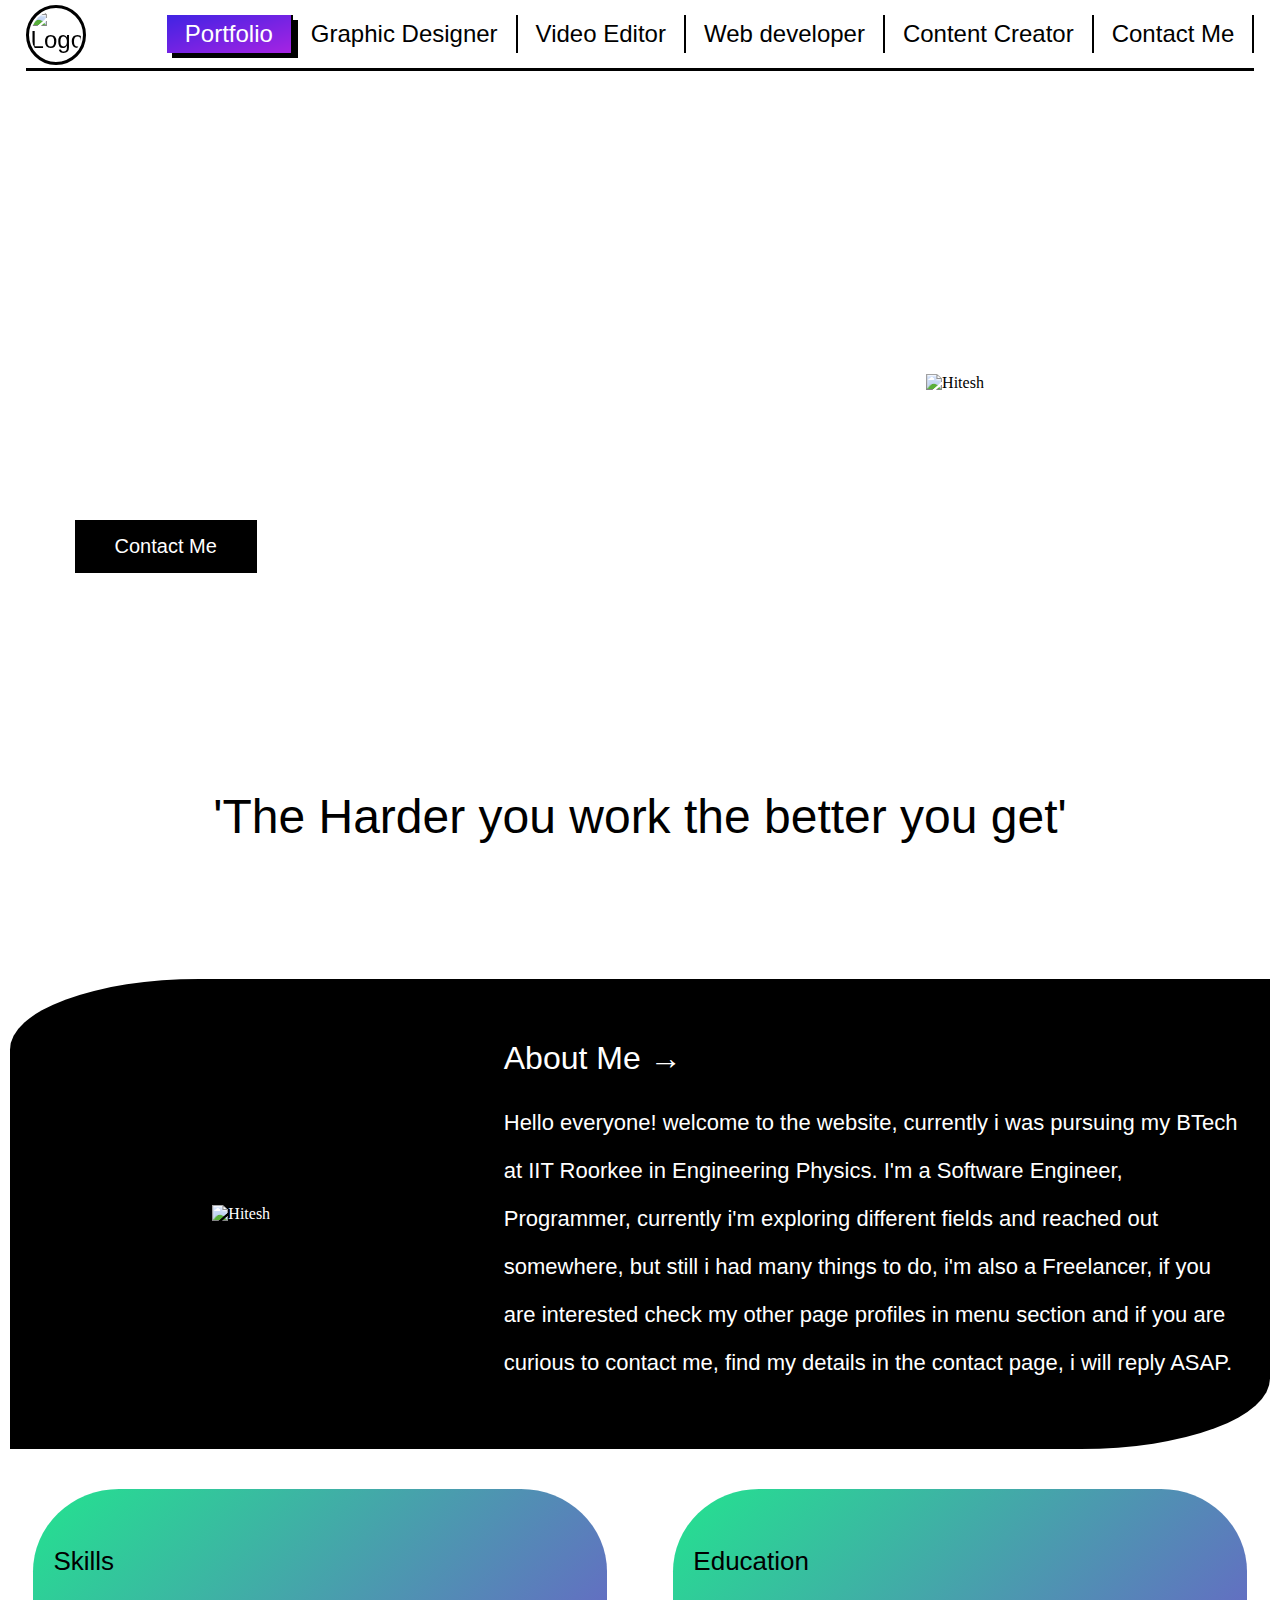
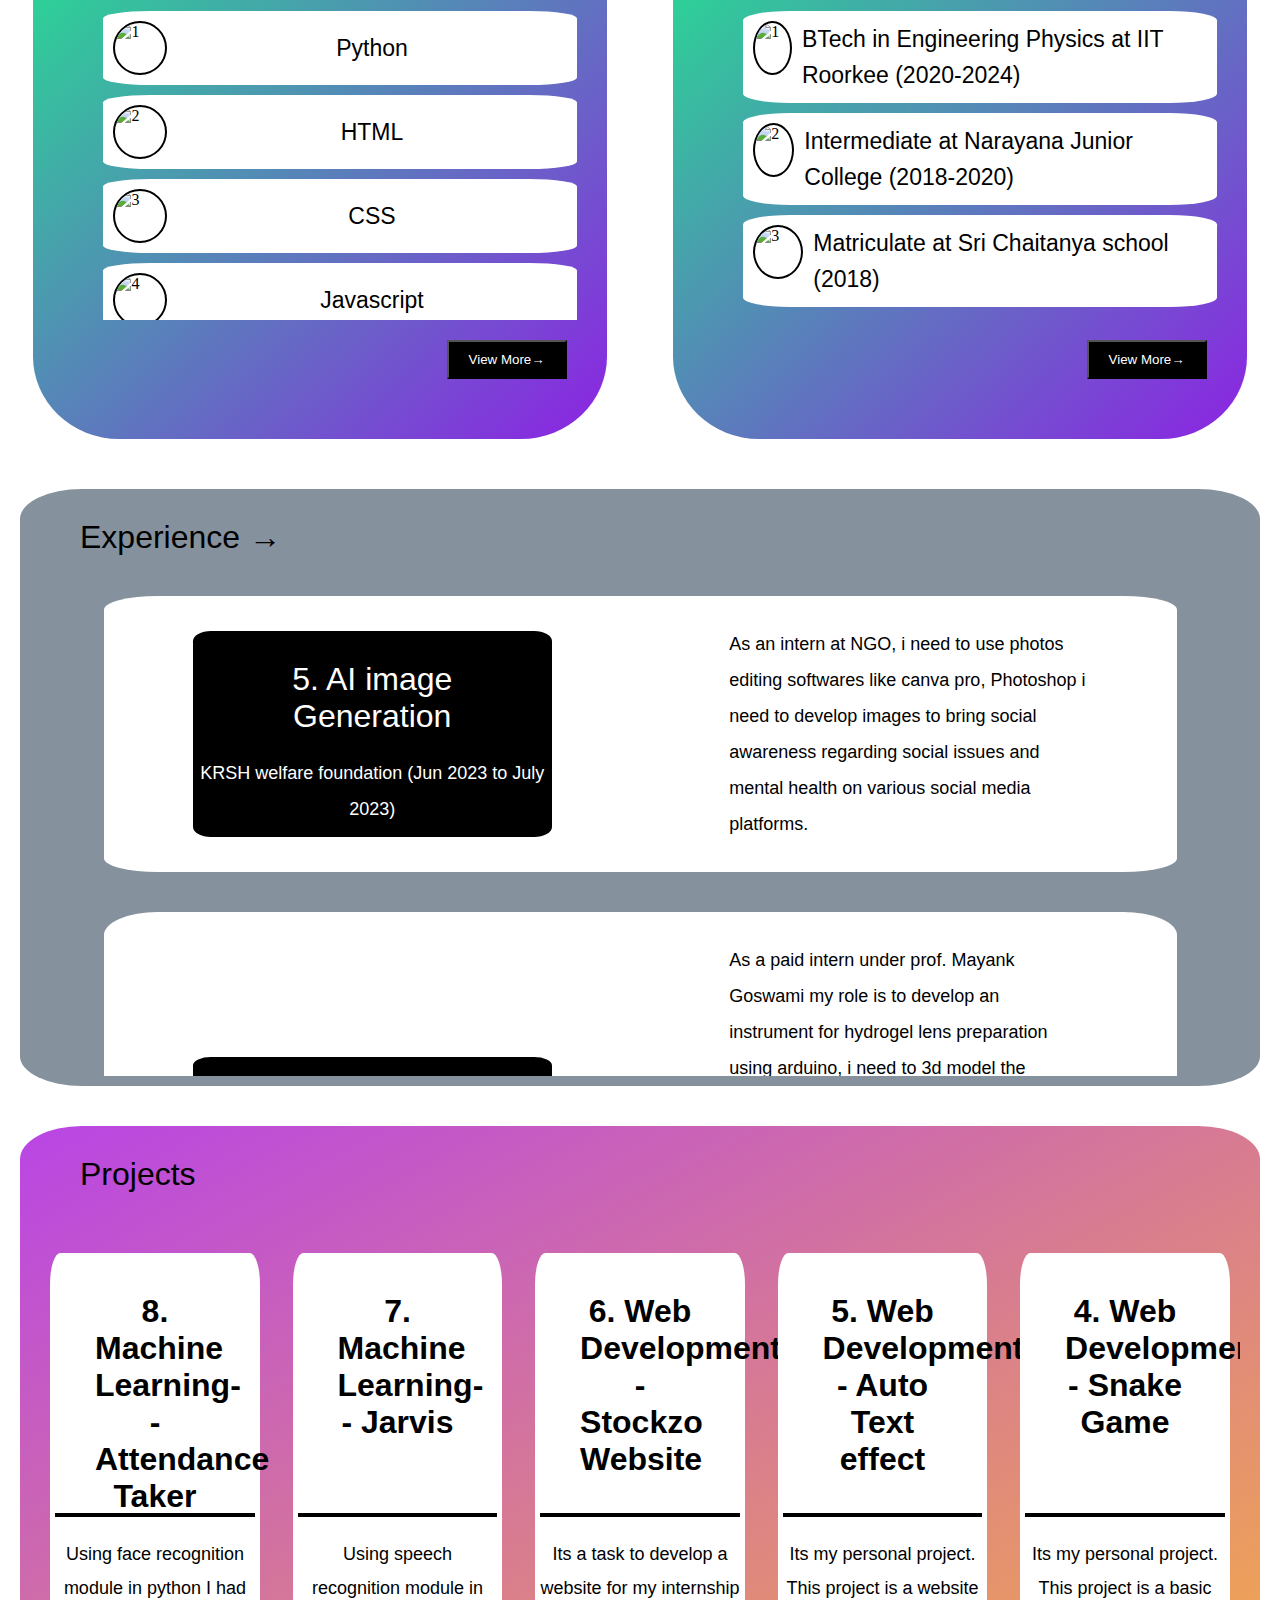
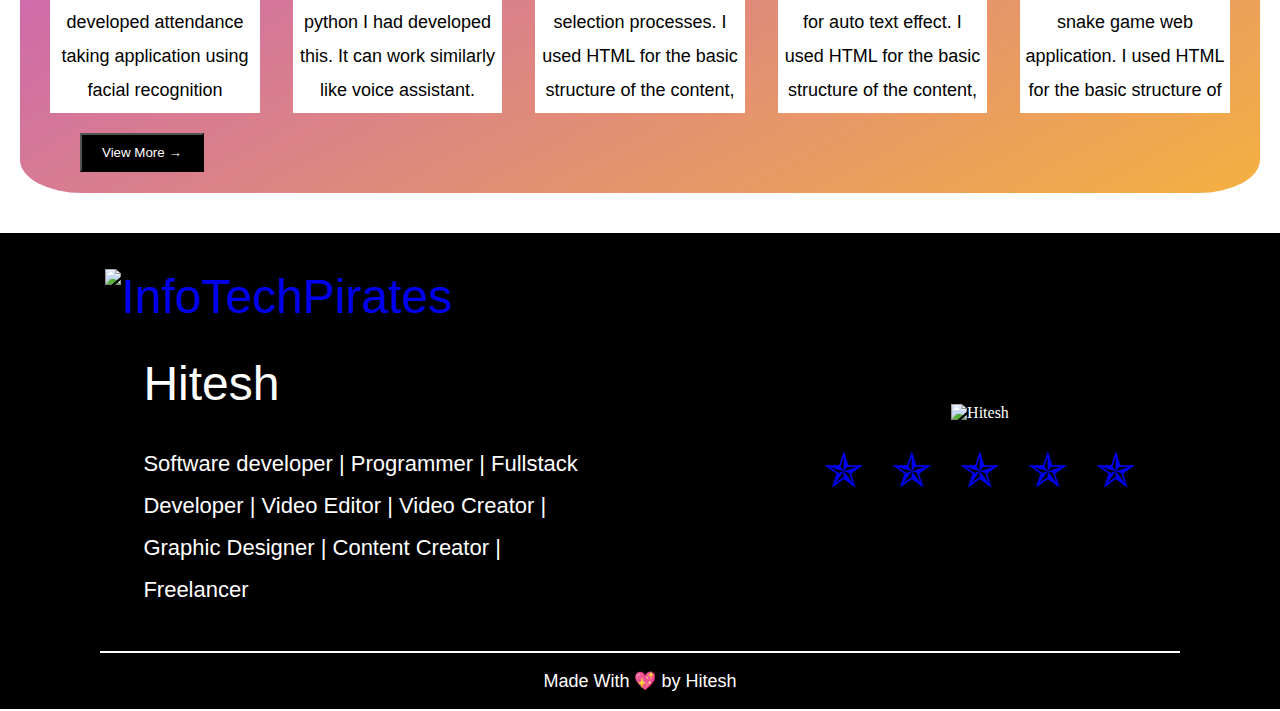
==== index.html @ fb0ff84d "Add files via upload" ====
<!doctype html>
<html lang="en">
  <head>
    <meta charset="utf-8" />
    <meta name="viewport" content="width=device-width,initial-scale=1">
    <title>InfoTechPirates--Portfolio</title>
    <link rel="icon" href="Logo.png">
	  <link rel="stylesheet" href="common_css.css">
    <link rel="stylesheet" href="index_css.css"> 
  </head>
  <body>
    <div id="preloader"></div>
    <!-- ####################### Header #################### -->
    <div class="Header">
      <div class="header_div">
        <ul class="header_ls2">
            <li class="ls_logo">
                <a href="index.html"><img src="Logo.png" alt="Logo"></a>
            </li>
            <ul class="menu_ls" id="menu_ls_id">
                <li class="menu">
                    <a href="javascript:void(0);" onclick="menu()" id="menu_id" >&#9776;</a>
                </li>
                <li class="selected">
                  <a href="index.html">Portfolio</a>
                </li>
                <li>
                  <a href="Graphic_designer.html">Graphic Designer</a>
                </li>
                <li>
                  <a href="Video_editor.html">Video Editor</a>
                </li>
                <li>
                  <a href="Web_dev.html">Web developer</a>
                </li>
                <li>
                  <a href="Content.html">Content Creator</a>
                </li>
                <li>
                  <a href="Contact_me.html">Contact Me</a>
                </li>
              </ul>
          </ul>
      </div>
    </div>
    <!-- ####################### div-2 (Intro) #################### -->
    <div class="intro">
      <div class="row">
          <div class="col-5">
              <h1>M. Hitesh</h1>
              <h2>Software developer | Programmer | Fullstack Developer | Video Editor | Video Creator | Graphic Designer | Content Creator | Freelancer</h2>
              <button class="div2_but" type="button"><a href="Contact_me.html">Contact Me</a></button> 
          </div>
          <div class="col-5 img_col">
              <img src="Media/Logo.png" alt="Hitesh">
          </div>
      </div>
    </div>
    <!-- ####################### div3 (random Quotes) #################### -->
    <div class="ran_quotes">
      <p>
        'The Harder you work the better you get'
      </p>
    </div>
    <!-- ####################### div4 (About me) #################### -->
    <div class="About_me">
        <div class="row">
            <div class="col-4">
              <img src="Logo.png" alt="Hitesh">
            </div>
            <div class="col-7">
                <h1>About Me &#8594; </h1>
                <p>Hello everyone! welcome to the website, currently i was pursuing my BTech 
                  at IIT Roorkee in Engineering Physics. I'm a Software Engineer, Programmer, currently i'm 
                  exploring different fields and reached out somewhere, but still i had many things to do, i'm also 
                  a Freelancer, if you are interested check my other page profiles in menu section and if you are curious to 
                  contact me, find my details in the contact page, i will reply ASAP.
                </p>
            </div>
        </div>
    </div>

    <!-- ####################### div5 (education and skills) #################### -->
    <div class="edskills">
      <div class="row">
          <div class="col-5">
              <h1>Skills</h1>
              <div class="skill_scroll">
                  <ul>
                    <li>
                      <img src="Media/Portfolio_media/skill1.png" alt="1">
                      <p> Python</p>
                    </li>
                    <li>
                      <img src="Media/Portfolio_media/skill2.png" alt="2">
                      <p> HTML</p>
                    </li>
                    <li><img src="Media/Portfolio_media/skill3.jpg" alt="3">
                      <p>CSS</p>
                    </li>
                    <li>
                      <img src="Media/Portfolio_media/skill4.jpg" alt="4">
                      <p> Javascript</p>
                    </li>
                    <li>
                      <img src="Media/Portfolio_media/skill5.png" alt="4">
                      <p> MERN</p>
                    </li>
                    <li>
                      <img src="Media/Portfolio_media/skill6.jpg" alt="4">
                      <p>SQL</p>
                    </li>
                    <li>
                      <img src="Media/Portfolio_media/skill7.png" alt="4">
                      <p> MATLAB</p>
                    </li>
                    <li>
                      <img src="Media/Portfolio_media/skill8.jpg" alt="4">
                      <p> Solid Works</p>
                    </li>
                    <li>
                      <img src="Media/Portfolio_media/skill9.png" alt="4">
                      <p> Arduino</p>
                    </li>
                    <li>
                      <img src="Media/Portfolio_media/skill10.jpg" alt="4">
                      <p> Photoshop</p>
                    </li>
                  </ul>
              </div>
              <button type="button">View More&#8594;</button>
          </div>
          <div class="col-5">
              <h1>Education </h1>
              <div class="edu_scroll">
                <ul>
                  <li>
                    <img src="Media/Portfolio_media/ed1.jpg" alt="1">
                    <p> BTech in Engineering Physics at IIT Roorkee (2020-2024) </p>
                  </li>
                  <li>
                    <img src="Media/Portfolio_media/ed2.png" alt="2">
                    <p> Intermediate at Narayana Junior College (2018-2020)</p>
                  </li>
                  <li><img src="Media/Portfolio_media/ed3.jpg" alt="3">
                    <p>Matriculate at Sri Chaitanya school (2018)</p>
                  </li>
                </ul>
            </div>              
              <button type="button">View More&#8594;</button>
          </div>
      </div>

    </div>
    <!-- ####################### div6 (Experience) #################### -->
    <div class="exp">
      <h1>
        Experience &#8594;
      </h1>
      <div class="exp_scroll">
        <!-- exp-5 -->
        <div class="row">
          <div class="col-4 type">
              <h1>
                5. AI image Generation
              </h1>
              <p>
                KRSH welfare foundation (Jun 2023 to July 2023)
              </p>
          </div>
          <div class="col-4">
                <p>
                  As an intern at NGO, i need to use photos editing softwares like 
                  canva pro, Photoshop i need to develop images to bring social awareness 
                  regarding social issues and mental health on various social media platforms.
                </p>
              <!-- <a href="">
                <button type="button">
                View Site &#8594;
              </button>
            </a> -->
          </div>
        </div>
        <!-- exp-4 -->
        <div class="row">
          <div class="col-4 type">
              <h1>
                4. Arduino
              </h1>
              <p>
                Divyadrishti imaging laboratory, IITR (Feb 2023 to May 2023)
              </p>
          </div>
          <div class="col-4">
              <p>
                As a paid intern under prof. Mayank Goswami my role is to develop an instrument for hydrogel lens preparation using arduino, i need 
                to 3d model the instrument in solidworks and using 3d printers i need to develop the actual model and then integrate arduino to control
                stepper motor with precise and smooth functioning to work with sensitive hydrogel lens preparation. 
              </p>
              <a target="_blank" href="https://github.com/Holmes629/intern4">
                <button type="button">
                View Code &#8594;
              </button>
            </a>
          </div>
        </div>
          <!-- exp-3 -->
          <div class="row">
            <div class="col-4 type">
                <h1>
                  3. Web Development
                </h1>
                <p>
                  Perovskite Innovation Pvt. Ltd (01-12-2022 to 31-12-2022)
                </p>
            </div>
            <div class="col-4">
                <p>
                  As a paid intern my role is to develop a website for their company using html, css, javascript, and 
                  then to deploy it in IIT ROORKEE content management system. 
                </p>
                <a target="_blank" href="http://www.iitr.ac.in/psim2023">
                  <button type="button">
                  View Site &#8594;
                </button>
              </a>
            </div>
          </div>
          <!-- exp-2 -->
          <div class="row">
            <div class="col-4 type">
                <h1>
                  2. Web Development
                </h1>
                <p>Myrzi- online shopping site startup (Oct 2022-Nov 2022)</p>
            </div>
            <div class="col-4">
                <p>
                  As a paid intern my role is to develop a website similar to online shopping sites, which enables users 
                  to shop, choose, try it, and buy with better and easy user experience. As its a startups main website and no demo 
                  availabe and its a fully functioning website it cannot be added here.
                </p>
                <!-- <a href="">
                  <button type="button">
                  View Site &#8594;
                </button>
              </a> -->
            </div>
          </div>
          <!-- exp-1 -->
          <div class="row">
            <div class="col-4 type">
                <h1>
                  1. Web Development
                </h1>
                <p>Sia IT solutions Limited (Aug 2022 to Sept 2022)</p>
            </div>
            <div class="col-4">
                <p>
                  As a paid intern my role is to develop a website for their company using html, css, javascript, and 
                  php for email notifications to both company and client, and then to deploy it in 
                  AWS. 
                </p>
                <a target="_blank" href="https://holmes629.github.io/intern1/">
                  <button type="button">
                      View Site &#8594;
                  </button>
                </a>
            </div>
          </div>
      </div>
    </div>
      <!-- ####################### div7 (projects) #################### -->
        <div class="projects">
          <h1>
            Projects
          </h1>
          <div class="pro_scroll">
            <div class="row">
                    <!-- pro8 -->
                    <div class="col-2">
                        <div class="inner_div2">
                            <h1>8. Machine Learning-- Attendance Taker</h1>
                            <p> 
                              Using face recognition module in python I had developed attendance taking 
                              application using facial recognition method. Using tkinter, I had developed 
                              Graphical user interface for this project
                            </p>
                            <a target="_blank" href="https://github.com/Holmes629/Attendance_taker/tree/main"><button type="button">View Code&#8594;</button></a>
                        </div>
                    </div>
                    <!-- pro7 -->
                    <div class="col-2">
                      <div class="inner_div2">
                          <h1>7. Machine Learning-- Jarvis</h1>
                          <p> 
                            Using speech recognition module in python I had developed this. It can work 
                            similarly like voice assistant.
                          </p>
                          <a target="_blank" href="https://github.com/Holmes629/Jarvis"><button type="button">View Code&#8594;</button></a>
                      </div>
                  </div>
                  <!-- pro6 -->
                  <div class="col-2">
                    <div class="inner_div2">
                        <h1>6. Web Development-- Stockzo Website</h1>
                        <p> 
                          Its a task to develop a website for my internship selection processes. I used 
                          HTML for the basic structure of the content, CSS to add some styles to the content, 
                          but this project was mainly based on JavaScript.
                        </p>
                        <a target="_blank" href="https://holmes629.github.io/P6-08-07-2022----Task-Stockzo/"><button type="button">View Site&#8594;</button></a>
                    </div>
                </div>
                  <!-- pro5 -->
                  <div class="col-2">
                    <div class="inner_div2">
                        <h1>5. Web Development-- Auto Text effect</h1>
                        <p> 
                          Its my personal project. This project is a website for auto text effect. I used 
                          HTML for the basic structure of the content, CSS to add some styles to the content, 
                          but this project was mainly based on JavaScript.

                        </p>
                        <a target="_blank" href="https://holmes629.github.io/P5-27-06-2022____Auto-Text-Effect/"><button type="button">View Site&#8594;</button></a>
                    </div>
                </div>
                  <!-- pro4 -->
                  <div class="col-2">
                    <div class="inner_div2">
                        <h1>4. Web Development-- Snake Game</h1>
                        <p> 
                          Its my personal project. This project is a basic snake game web application. I used 
                          HTML for the basic structure of the content, CSS to add some styles to the content, 
                          but this project was mainly based on JavaScript.

                        </p>
                        <a target="_blank" href="https://holmes629.github.io/P4-24-06-2022____Snake-Game/"><button type="button">View Site&#8594;</button></a>
                    </div>
                </div>
                <!-- pro3 -->
                <div class="col-2">
                  <div class="inner_div2">
                      <h1>3. Web Development-- Restaurant Website</h1>
                      <p> 
                        It’s my personal project. This project is a front-end web application for a restarant website. 
                        I used HTML for the basic structure of the content, CSS to add some styles to the 
                        content and JavaScript for the functioning.

                      </p>
                      <a target="_blank" href="https://holmes629.github.io/P3-21-06-2022____Restaurant-Website/"><button type="button">View Site&#8594;</button></a>
                  </div>
              </div> 
                <!-- pro2 -->
                <div class="col-2">
                  <div class="inner_div2">
                      <h1>2. Web Development-- Product Landing Page</h1>
                      <p> 
                        It’s my personal project. This project is a front-end web application for product landing page. 
                        I used HTML for the basic structure of the content, CSS to add some styles to the 
                        content and JavaScript for the functioning.

                      </p>
                      <a target="_blank" href="https://holmes629.github.io/P2-16-06-2022____Product-Landing-Page/"><button type="button">View Site&#8594;</button></a>
                  </div>
                </div> 
                    <!-- pro1 -->
                    <div class="col-2">
                        <div class="inner_div2">
                            <h1>1. Web Development-- Netflix Front-End Clone</h1>
                            <p> 
                              It’s my personal project. This project is a clone of Netflix front-end web application. 
                              I used HTML for the basic structure of the content, CSS to add some styles to the 
                              content and JavaScript for the functioning.

                            </p>
                            <a target="_blank" href="https://holmes629.github.io/P1-05-06-2022____Netflix-Clone/"><button type="button">View Site&#8594;</button></a>
                        </div>
                    </div> 
              </div>        
          </div>
          <button type="button">
              View More &#8594;
          </button>
        </div>

    <!-- ####################### Footer #################### -->
    <div class="Footer">
        <div class="row">
            <div class="col-5">
              <ul>
                  <li>
                    <a href="index.html"><img src="Media/logo.jpeg" alt="InfoTechPirates"></a>
                  </li>
                  <li>
                    <h1>Hitesh</h1>
                    <h2>Software developer | Programmer | Fullstack Developer | Video Editor | Video Creator | Graphic Designer | Content Creator | Freelancer</h2>
                  </li>
                  <li></li>
              </ul>
                
            </div>
            <div class="col-5 footer_col_2">
                <ul>
                  <li>
                      <img src="Media/Logo.png" alt="Hitesh">
                  </li>
                  <li>
                    <a target='_blank' href="https://youtube.com/@InfoTechPirates447">&#10031;</a>
                    <a target='_blank' href="https://pikachu335.wordpress.com/">&#10031;</a>
                    <a href="Contact_me.html">&#10031;</a>
                    <a target='_blank' href="https://www.instagram.com/infotechpirates/">&#10031;</a>
                    <a target='_blank' href="https://www.facebook.com/profile.php?id=100093844970232">&#10031;</a>
                  </li>
                </ul>
            </div>
        </div>
        <div>
            <p>
              Made With &#128150; by Hitesh
            </p>
        </div>
    </div>

    <script src="common_js.js"></script>
  </body>
</html>
---- common_css.css ----
@import url(https://fonts.googleapis.com/css2?family=Plus+Jakarta+Sans:wght@400;500;600;700&family=Poppins:wght@100;200;300;400;500;600;700;800&display=swap);

@font-face{
    font-family:Pinterest-1;
    src:url("fonts/Pinterest-Sans-Pro-Bold.otf") format("opentype");
}
@font-face{
    font-family:Pinterest-2;
    src:url("fonts/Pinterest-Sans-Pro-Regular.otf") format("opentype");
}
@font-face{
    font-family:Pinterest-3;
    src:url("fonts/Pinterest-Sans-Pro-Regular-Italic.otf") format("opentype");
}
@font-face{
    font-family:Pinterest-4;
    src:url("fonts/Pinterest-UI-Pro-Bold.otf") format("opentype");
}
h1,h2,h3{
    font-weight: 400;
    font-family: Pinterest-2, sans-serif!important;
}
p{
    font-size: 18px;
    line-height: 36px;
    font-family: Pinterest-2, sans-serif!important;
}
a{
    font-size: 18px;
    font-family: Pinterest-2, sans-serif!important;
	text-decoration: none;
}
body{
    margin: 0;
    padding: 0;
	display: block;
}
ul li{
    list-style: none;
}
.row {
    width: 100%;
    display: flex;
    flex-wrap: wrap;
    align-items: center;
    justify-content:space-between;
}
.row::after{
    display: table;
    clear: both;
    content: "";
}
.col-1 {width: 8.33%}
.col-2 {width:16.66%}
.col-3 {width:25%}
.col-4 {width:33.33%}
.col-5 {width:41.66%}
.col-6 {width:50%}
.col-7 {width:58.33%}
.col-8 {width:100%}
.col-9 {width:75%}
.col-10 {width:83.33%}
.col-11 {width:91.66%}
.col-12 {width:100%}

#preloader{
    background: #000 url('Media/loader1.gif') no-repeat center center;
    background-size: 20%;
    height: 100vh;
    width: 100%;
    position: fixed;
    z-index: 100;
}
/* ######## Header ########*/
.Header {
	display: block;
	overflow: hidden;
    margin: 0px 2% 0px 2%;
    border-bottom: 3px solid #000;
}
.Header ul.header_ls2{
    margin:0px;
    padding: 0px;
}
.Header ul.header_ls2 a{
    color: #000;
}
.Header ul.header_ls2 li.ls_logo a img{
    height: 50px;
    width:50px;
    border: 3px solid #000;
    padding: 2px;
    border-radius: 50%;
    position: fixed;
    transition: 1s;
    animation: rotation 10s infinite linear;
}
@keyframes rotation{
    from{transform: rotate3d(0,0,0,0deg);}
    to{transform: rotate3d(1,1,1,359deg);}
}
.Header ul.header_ls2 li.ls_logo a img:hover{
    box-shadow: 0px 0px 50px rgba(256,256,256,1);
    background-color: #A623E3;
    border-radius: 25%;
    box-shadow: 3px 3px #000;
    animation: none;
}
.Header ul.header_ls2 li.ls_logo {
    float: left;
    margin: 0px 15px 0px 0px;
    padding: 5px 18px 5px 0px;
    border-right: 0px;
}
.Header ul.header_ls2 ul{
    display: flex;
	margin: 0px;
    float: right;
    padding: 0px;
}
.Header ul.header_ls2 ul li.menu{
    display: none;
}
.Header ul.header_ls2 li:not(li.ls_logo){
    border-right: 2px solid #000;
    padding: 5px 18px 5px 18px;
	margin: 15px 0px 15px 0px;
}
.Header ul.header_ls2 li a{
	font-size: 24px;
}
.Header ul.header_ls2 li:hover:not(li.ls_logo){
    box-shadow: 5px 5px #000;
    background-image: linear-gradient(to bottom right,#4023E3, #A623E3);
    /* color: ; */
}

/* ######## Footer ########*/
.Footer{
    display: block;
    background-color: #000;
    color: #fff;
}
.Footer .row .col-5{
    margin: auto;
    padding: 20px;
}
.Footer .row .col-5 ul li a img{
    height: auto;
    width: 80%;
}
.Footer .row .footer_col_2{
    text-align: center;
}
.Footer .row .footer_col_2 li img{
    height: 250px;
    width: 250px;
    margin: 20px 1% 20px 1%;
}
.Footer .row .footer_col_2 li img:hover{
    box-shadow: 0px 0px 50px rgba(256,256,256,1);
    border-radius: 50%;
}
.Footer .row .col-5 ul li a{
    font-size: 48px;
    padding: 12px;
    animation: glow 2s infinite linear;
}
@keyframes glow{
    from{color: #FE6D4A;}
    to{color:  #E0FE4A;}
}
.Footer .row .col-5 ul li h1{
    padding-left: 50px;
    font-size: 48px;
}
.Footer .row .col-5 ul li h2{
    padding-left: 50px;
    font-size: 22px;
    line-height: 42px;
}
.Footer div p{
    border-top: 2px solid #fff;
    padding: 10px 2px 10px 2px;
    margin: 2px 100px 2px 100px;
    font-size: 18px;
    text-align: center;
}


/* ########## Mobile responsive ############ */

@media screen and (max-width:1260px){
    .Header ul.header_ls2 ul.menu_ls li{
        display: None;
    }
    .Header ul.header_ls2 ul.menu_ls li.menu{
        display: block;
        border-right: 0px;
    }
    .Header ul.header_ls2 ul.menu_ls_selected{
        display: block;
    }
    .Header ul.header_ls2 ul.menu_ls_selected li.menu{
        text-align: right;
    }
    .Header ul.header_ls2 ul.menu_ls_selected li{
        display: block;
        border-right: 0px;
    }
    .Header ul.menu_ls_selected{  
        box-sizing: border-box;
        background-image: linear-gradient(to bottom right,#fff, #A623E3);
        width:250px;
        height: 5000px;
        position:fixed;
    } 
}
@media screen and (max-width:1000px) {
    .Footer .row .col-5{
        width: 90%;
    }
    .Footer .row .col-5 ul li h1{
        font-size: 28px;
        padding-left: 5px;
    }
    .Footer .row .col-5 ul li h2{
        font-size: 16px;
        padding-left: 5px;
    }
    .Footer .row .col-5 ul li a{
        font-size: 36px;
    }
    .Footer .row .footer_col_2 li img{
        box-shadow: 0px 0px 50px rgba(256,256,256,1);
        border-radius: 50%;
    }
}
---- index_css.css ----
@import url(https://fonts.googleapis.com/css2?family=Plus+Jakarta+Sans:wght@400;500;600;700&family=Poppins:wght@100;200;300;400;500;600;700;800&display=swap);

@font-face{
    font-family:Pinterest-1;
    src:url("fonts/Pinterest-Sans-Pro-Bold.otf") format("opentype");
}
@font-face{
    font-family:Pinterest-2;
    src:url("fonts/Pinterest-Sans-Pro-Regular.otf") format("opentype");
}
@font-face{
    font-family:Pinterest-3;
    src:url("fonts/Pinterest-Sans-Pro-Regular-Italic.otf") format("opentype");
}
@font-face{
    font-family:Pinterest-4;
    src:url("fonts/Pinterest-UI-Pro-Bold.otf") format("opentype");
}
h1,h2,h3{
    font-weight: 400;
    font-family: Pinterest-2, sans-serif!important;
}
p{
    font-size: 18px;
    line-height: 36px;
    font-family: Pinterest-2, sans-serif!important;
}
a{
    font-size: 18px;
    font-family: Pinterest-2, sans-serif!important;
	text-decoration: none;
}
body{
    margin: 0;
    padding: 0;
	display: block;
}
ul li{
    list-style: none;
}
.row {
    width: 100%;
    display: flex;
    flex-wrap: wrap;
    align-items: center;
    justify-content:space-between;
}
.row::after{
    display: table;
    clear: both;
    content: "";
}
.col-1 {width: 8.33%}
.col-2 {width:16.66%}
.col-3 {width:25%}
.col-4 {width:33.33%}
.col-5 {width:41.66%}
.col-6 {width:50%}
.col-7 {width:58.33%}
.col-8 {width:100%}
.col-9 {width:75%}
.col-10 {width:83.33%}
.col-11 {width:91.66%}
.col-12 {width:100%}

.Header ul.header_ls2 li.selected{
    box-shadow: 5px 5px #000;
    background-image: linear-gradient(to bottom right,#4023E3, #A623E3);
}
.Header ul.header_ls2 li.selected a{
    color: #fff;
}
/* ######## div-2 (Intro) ########*/
.intro {
    display: block;
    background-image: url('Media/Portfolio_media/intro_bg.jpg') ;
    background-repeat: no-repeat;
    background-position: center;
    background-size: cover;
    padding: 40px 10px;
}
.intro .row .col-5 {
    margin:auto;
    padding: 40px 10px;
}
.intro .row .col-5 h1{
    font-size: 48px;
    font-weight: bolder;
    color: #fff;
    transition: 1s;
}
.intro .row .col-5 h1:hover{
    -webkit-text-stroke: 2px #fff;
    color: transparent;
}
.intro .row .col-5 h2{
    font-size: 28px;
    line-height: 46px;
    color: #fff;
}
.intro .row .col-5 button{
    background-color: #000;
    margin: 40px 10px;
    padding: 15px 40px;
    border: 2px solid #fff;
    transition: 0.5s;
}
.intro .row .col-5 button a{
    font-size: 20px;
    color: #fff;
}
.intro .row .col-5 button:hover{
    box-shadow: 5px 5px 0px rgba(256,256,256,1);
    border: 2px solid #fff;
    background-image: linear-gradient(to bottom right,#2386E3, #A623E3);
}
.intro .row .img_col{
    text-align: center;
}
.intro .row .col-5 img{
    height: 350px;
    width: 350px;
    transition: 1s;
}
.intro .row .col-5 img:hover{
    box-shadow: 0px 0px 50px rgba(256,256,256,1);
    border-radius: 50%;
}
/* ######## div3 (random Quotes) ########*/
.ran_quotes{
    padding: 40px 20px;
    text-align: center;
}
.ran_quotes p{
    padding: 0px;
    font-size: 48px;
    line-height: 68px;
}

/* ######## div4 (About Me) ########*/
.About_me {
    display: block;
    margin: 40px 10px;
    background-color: #000;
    border-radius: 15% 0%;
}
.About_me .row .col-4{
    text-align: center;
    margin: auto;
    padding: 40px 0px;
    color: #fff;
}
.About_me .row .col-4 img{
    height: 250px;
    width: 250px;
    transition: 1s;
}
.About_me .row .col-4 img:hover{
    box-shadow: 0px 0px 50px rgba(256,256,256,1);
    background-color: #A623E3;
    border-radius: 25%;
}
.About_me .row .col-7{
    margin: auto;
    color: #fff;
    padding: 40px 10px;
}
.About_me .row .col-7 h1{
    font-size: 32px;
}
.About_me .row .col-7 p{
    font-size: 22px;
    line-height: 48px;
}

/* ######## div5 (edskills) ########*/
.edskills {
    display: block;
}
.edskills .row .skill_scroll,
.edskills .row .edu_scroll{
    height: 325px;
    overflow: hidden;
    overflow-y: scroll;
}
.edskills .row .col-5{
    padding: 40px 20px;
    margin: auto;
    margin-bottom: 40px;
    background-image: linear-gradient(to bottom right, #23E38F, #8C23E3);
    transition: 1s;
    border-radius: 15%;
}
.edskills .row .col-5:hover{
    box-shadow: 10px 10px 12px rgba(0,0,0,1);
}
.edskills .row .col-5 h1{
    font-size: 26px;
}
.edskills .row .col-5 ul li{
    display: flex;
    margin: 10px 10px;
    background-color: #fff;
    padding: 10px 10px;
    border-radius: 10%;
    transition: 2s;
}
.edskills .row .col-5 ul li:hover{
    background-color: transparent;
}
.edskills .row .col-5 ul li p{
    margin: auto;
    font-size: 23px;
    padding-left: 10px;
}
.edskills .row .col-5 button{
    background-color: #000 ;
    padding: 10px 20px;
    color: #fff;
    transition: 1s;
    float: right;
    margin: 20px;
}
.edskills .row .col-5 button:hover{
    background-color: #fff;
    color: #000;
    cursor: pointer;
}
.edskills .row .col-5 ul li img{
    height: 50px;
    width: 50px;
    border-radius: 50%;
    border: 2px solid #000;
}
/* ######## Experience ########*/
.exp{
    display: block;
    margin: 10px 20px;
    padding: 10px 20px;
    border-radius: 5%;
    background-color: #85929E ;
}
.exp h1{
    font-size: 32px;
    padding: 20px 40px;
    margin: 0px;
}
.exp .exp_scroll{
    height: 400px;
    padding: 20px 5px;
    padding-bottom:80px ;
    overflow: hidden;
    overflow-y: scroll;
}
.exp .row{
    background-color: #fff;
    border-radius: 5%;
    padding: 2px 1px;
    margin: auto;
    margin-bottom: 40px;
    height: auto;
    width: 90%;
}
.exp .row .col-4{
    margin: auto;
    padding: 10px 1px;
}
.exp .row .type{
    background-color: #000;
    text-align: center;
    border-radius: 5%;
}
.exp .row .type h1{
    font-size: 32px;
    color: #fff;
}
.exp .row .type p{
    margin: 0px;
    font-size: 18px;
    color: #fff;
}
.exp .row .col-4  button{
    background-color: #000 ;
    padding: 10px 20px;
    color: #fff;
    transition: 1s;
    float: right;
} 
.exp .row .col-4 button:hover{
    background-color: #fff;
    color: #000;
    cursor: pointer;
}
/* ######## Projects ########*/
.projects{
    display: block;
    margin: 40px 20px;
    padding: 10px 20px 80px 20px;
    border-radius: 5%;
    background-image: linear-gradient( to bottom right, #B945E5, #F5B041) ;
}
.projects h1{
    font-size: 32px;
    padding: 20px 40px;
    margin: 0px;
}
.projects .pro_scroll{
    height: 500px;
    overflow: hidden;
    overflow-y: scroll;
}
.projects .row .col-2{
    background-color: #fff;
    height: 250px;
    border-radius: 5%;
    margin: 40px 10px;
    padding: 20px 5px;
    height: auto;
}
.projects .pro_scroll .row .col-2:hover {
    box-shadow: 10px 10px 12px rgba(0,0,0,1);
}
.projects .row .col-2 .inner_div2 {
    text-align: center;
}
.projects .row .col-2 .inner_div2 h1{
    font-size: 32px;
    color: #000;
    font-weight: bolder;
    transition: 5s;
    height: 200px;
    border-bottom: 4px solid #000;
}
.projects .row .col-2 .inner_div2 h1:hover{
    -webkit-text-stroke: 1px ;
}
.projects .row .col-2 .inner_div2 p{
    font-size: 18px;
    line-height: 34px;
    margin: 0px;
    padding-top: 20px;
    height: 260px;
}
.projects button{
    background-color: #000 ;
    padding: 10px 20px;
    color: #fff;
    transition: 1s;
    float: left;
    margin-left:40px ;
    margin-top: 20px;
}
.projects button:hover{
    background-color: #fff;
    color: #000;
    cursor: pointer;
}
.projects .row .col-2 button{
    background-color: #000 ;
    padding: 10px 20px;
    color: #fff;
    transition: 1s;
    float: right;
    margin-right:1px ;
} 
.projects .row .col-2 button:hover{
    background-color: #fff;
    color: #000;
    cursor: pointer;
}

/* ########## Mobile responsive ############ */

@media screen and (max-width:1000px){
    /* ######## div2 (Intro) ########*/
    .intro .row .col-5{
        width: 80%;
    }
    .intro .row .col-5 h1{
        font-size: 34px;
    }
    .intro .row .col-5 h2{
        font-size: 18px;
        line-height: 46px;
        font-weight: bolder;
    }
    .intro .row .col-5 img{
        box-shadow: 0px 0px 50px rgba(256,256,256,1);
        border-radius: 50%;
        height: 250px;
        width: 250px;
    }
    .intro .row .col-5 button{
        box-shadow: 5px 5px 0px rgba(256,256,256,1);
        border: 2px solid #fff;
        background-image: linear-gradient(to bottom right,#2386E3, #A623E3);
    }
    /* ######## div3 (random Quotes) ########*/
    .ran_quotes p{
        font-size: 32px;
        line-height: 48px;
    }
    /* ######## div4 (About Me) ########*/
    .About_me .row .col-4, 
    .About_me .row .col-7 {
        width: 80%;
    }
    .About_me .row .col-7 h1{
        font-size: 24px;
    }
    .About_me .row .col-7 p{
        font-size: 18px;
        line-height: 30pxs;
    }
    /* ######## div5 (edskills) ########*/
    .edskills .row .col-5 {
        width: 80%;
        box-shadow: 10px 10px 12px rgba(0,0,0,1);
    }
    /* ######## div6 (exp) ########*/
    .exp .row .col-4 {
        width: 80%;
        text-align: center;
    }
    .exp .row .type{
        margin-top: 10px;
    }
    .exp .row .type h1{
        font-size: 22px;
        color: #fff;
    }
    /* ######## div7 (projects) ########*/
    .projects .row .col-2 {
        margin-left: 10%;
        width: 80%;
        /* box-shadow: 10px 10px 12px rgba(0,0,0,1); */
    }
    .projects .row .col-2 .inner_div2 p{
        height: 250px;
    }
    .projects .row .col-2 .inner_div2 h1{
        font-size: 22px;
        height: 100px;
    }
}
@media screen and (max-width:1000px) {
    
}
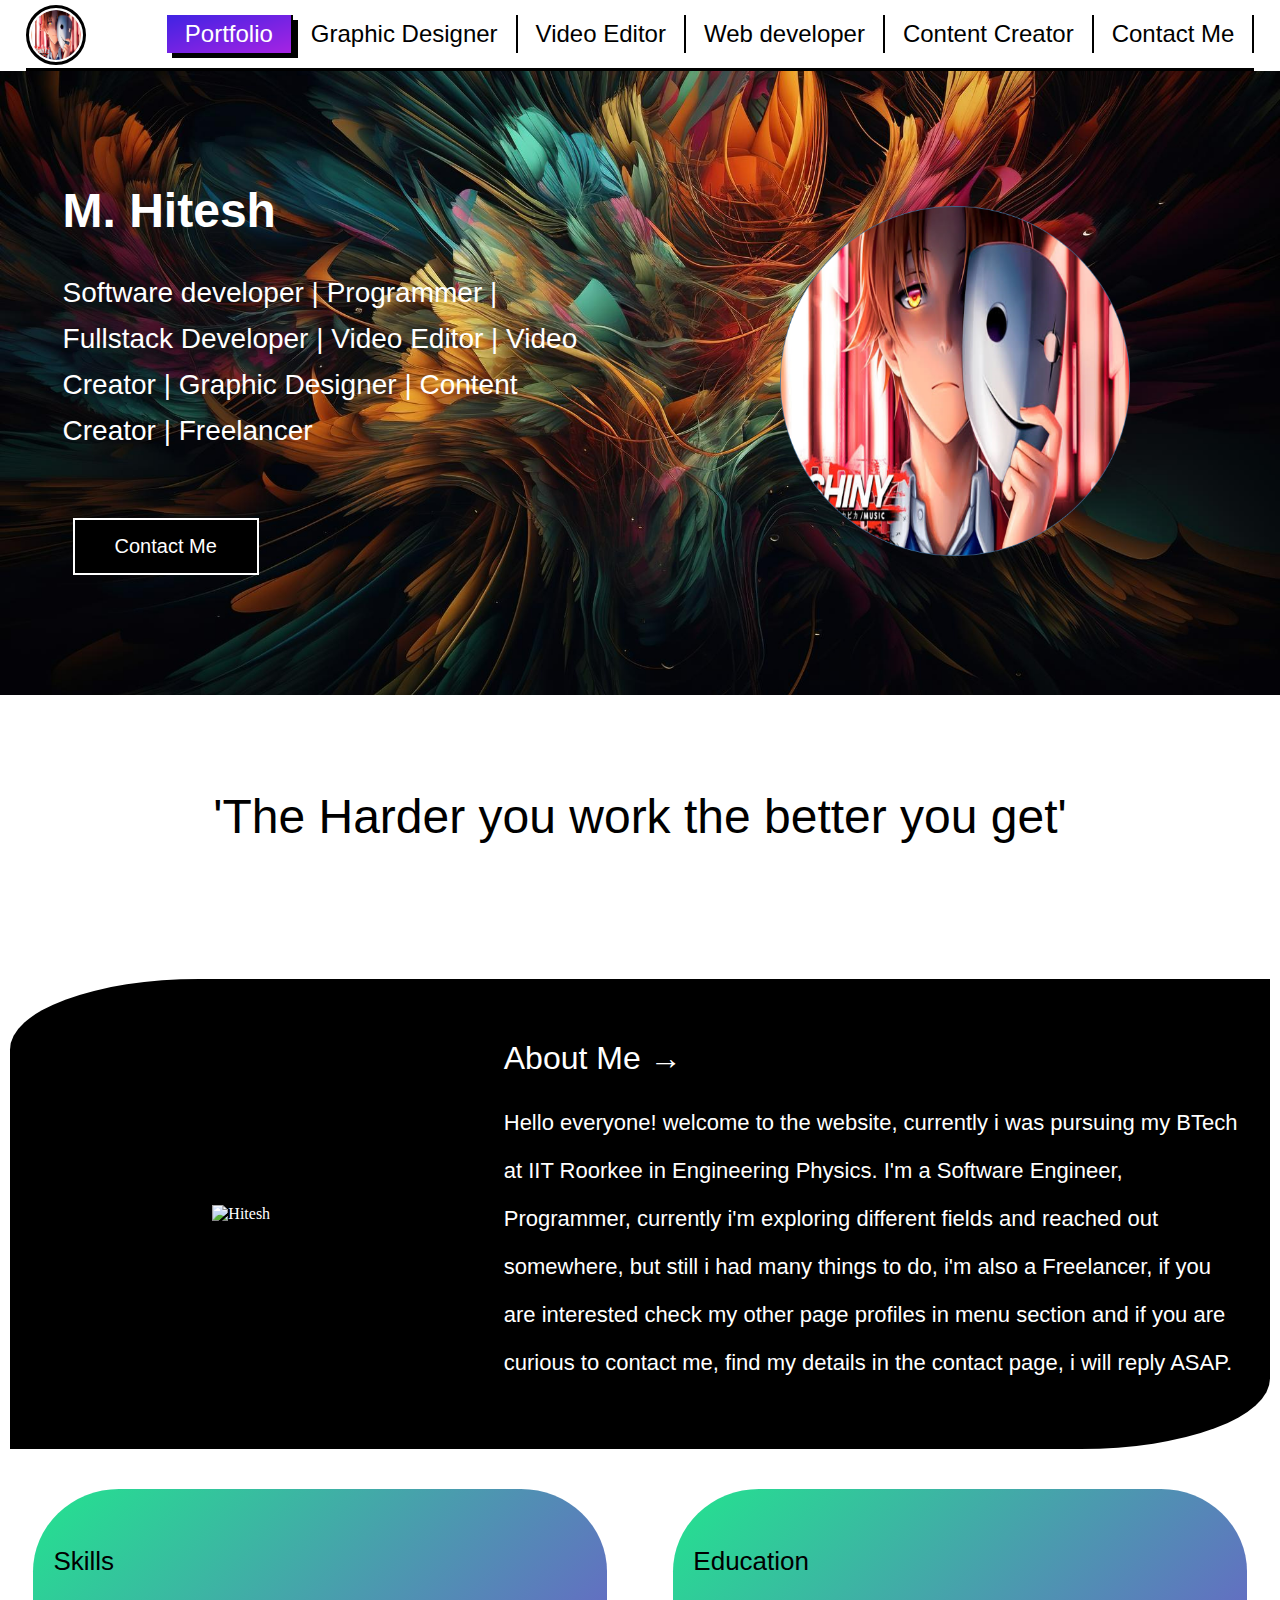
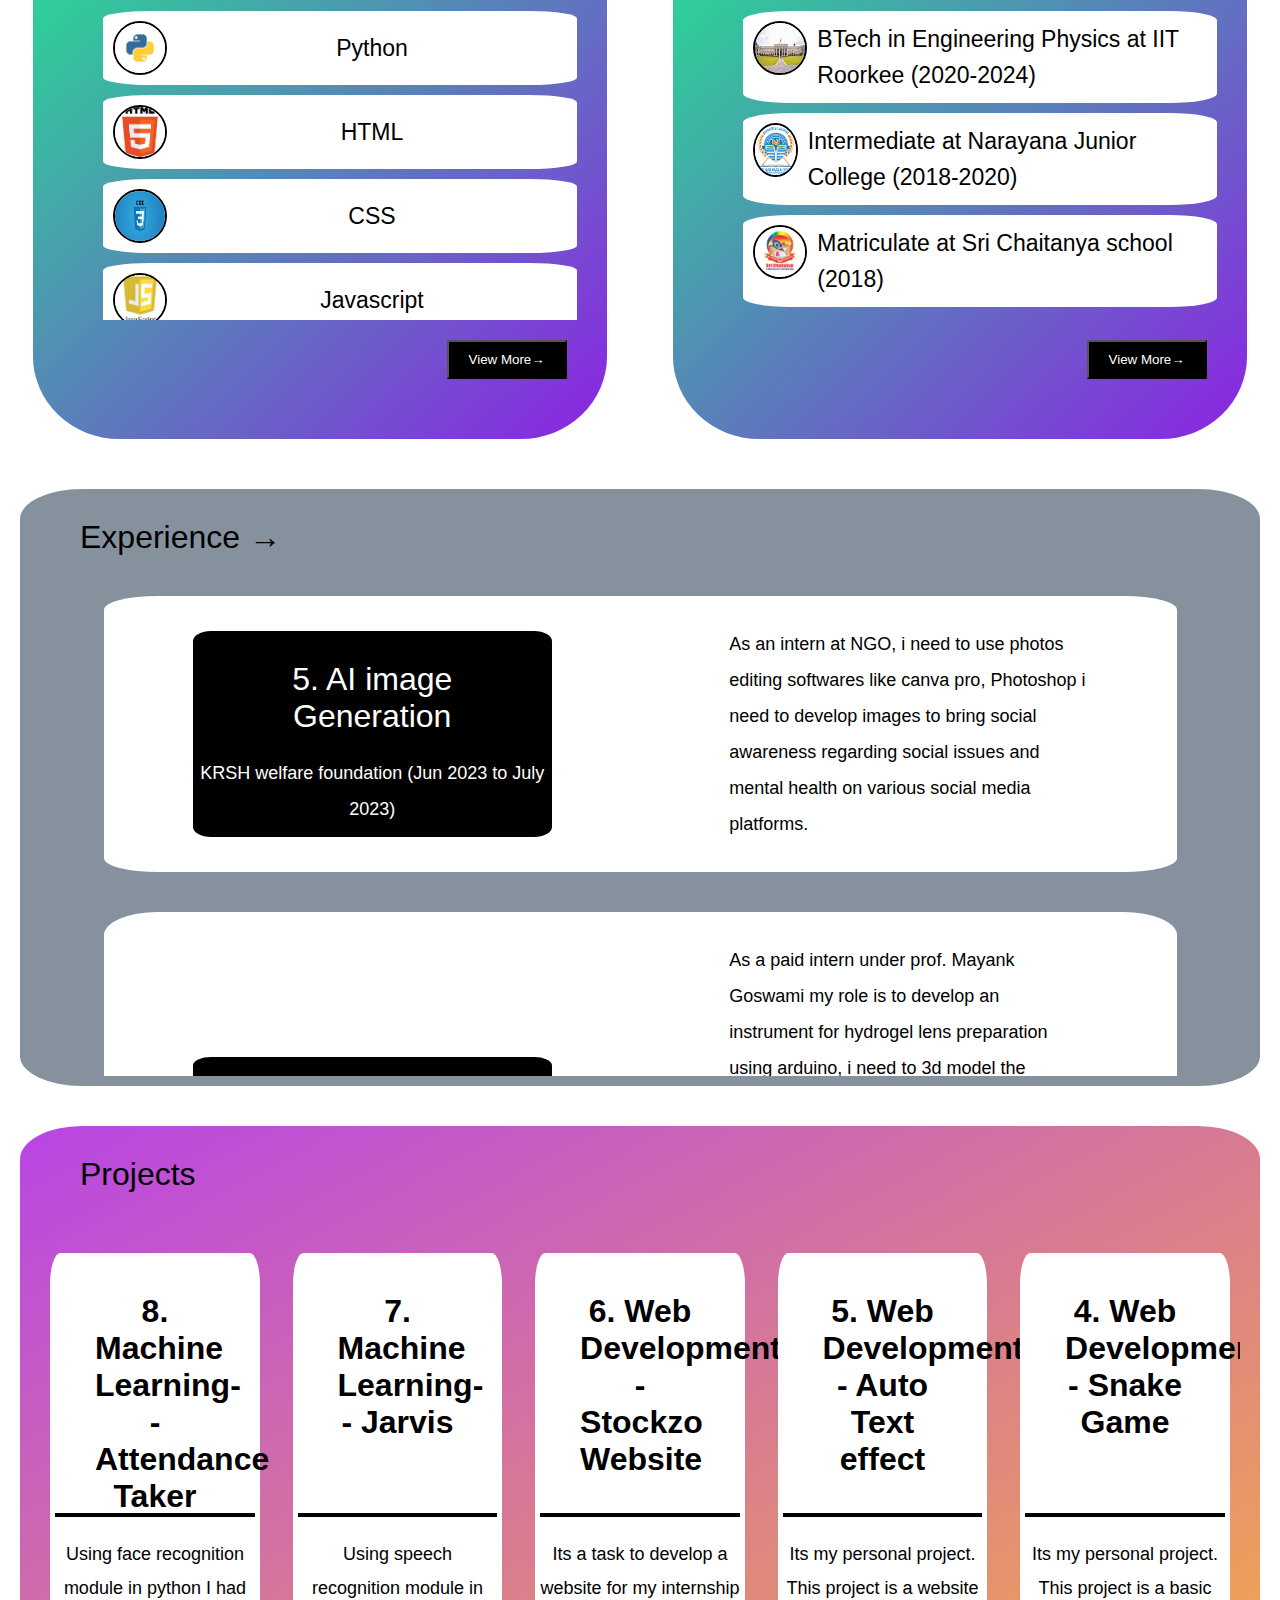
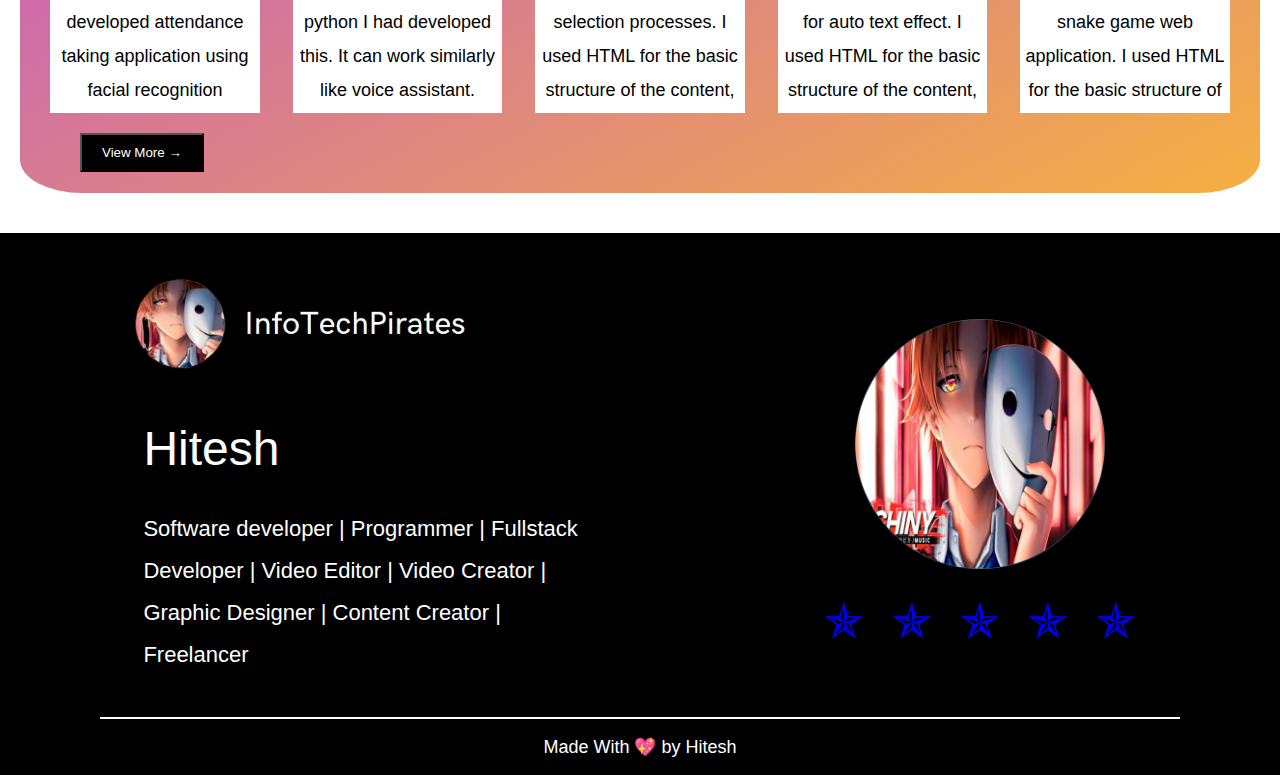
==== commit 1544a73f: "Update index.html" ====
--- a/index.html
+++ b/index.html
@@ -15,7 +15,7 @@
       <div class="header_div">
         <ul class="header_ls2">
             <li class="ls_logo">
-                <a href="index.html"><img src="Logo.png" alt="Logo"></a>
+                <a href="index.html"><img src="Media/Logo.png" alt="Logo"></a>
             </li>
             <ul class="menu_ls" id="menu_ls_id">
                 <li class="menu">
@@ -424,4 +424,4 @@
 
     <script src="common_js.js"></script>
   </body>
-</html>+</html>
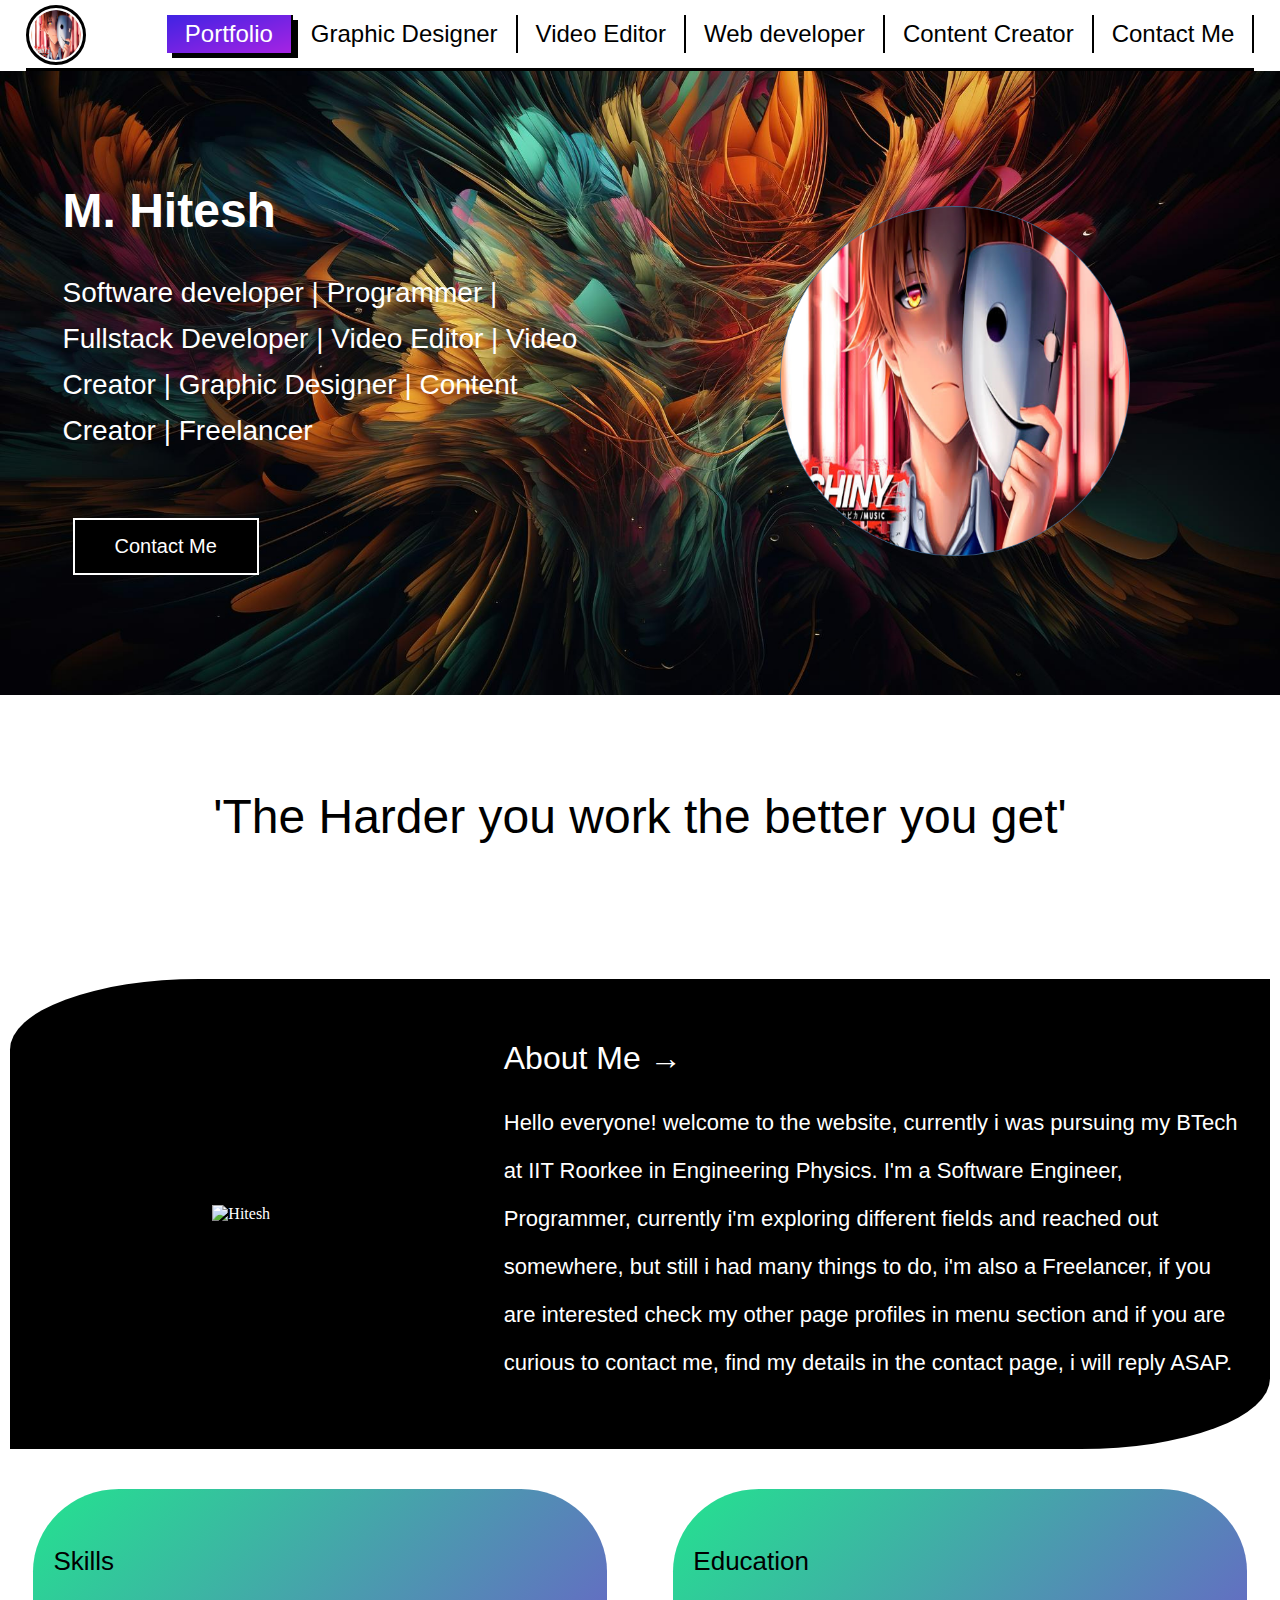
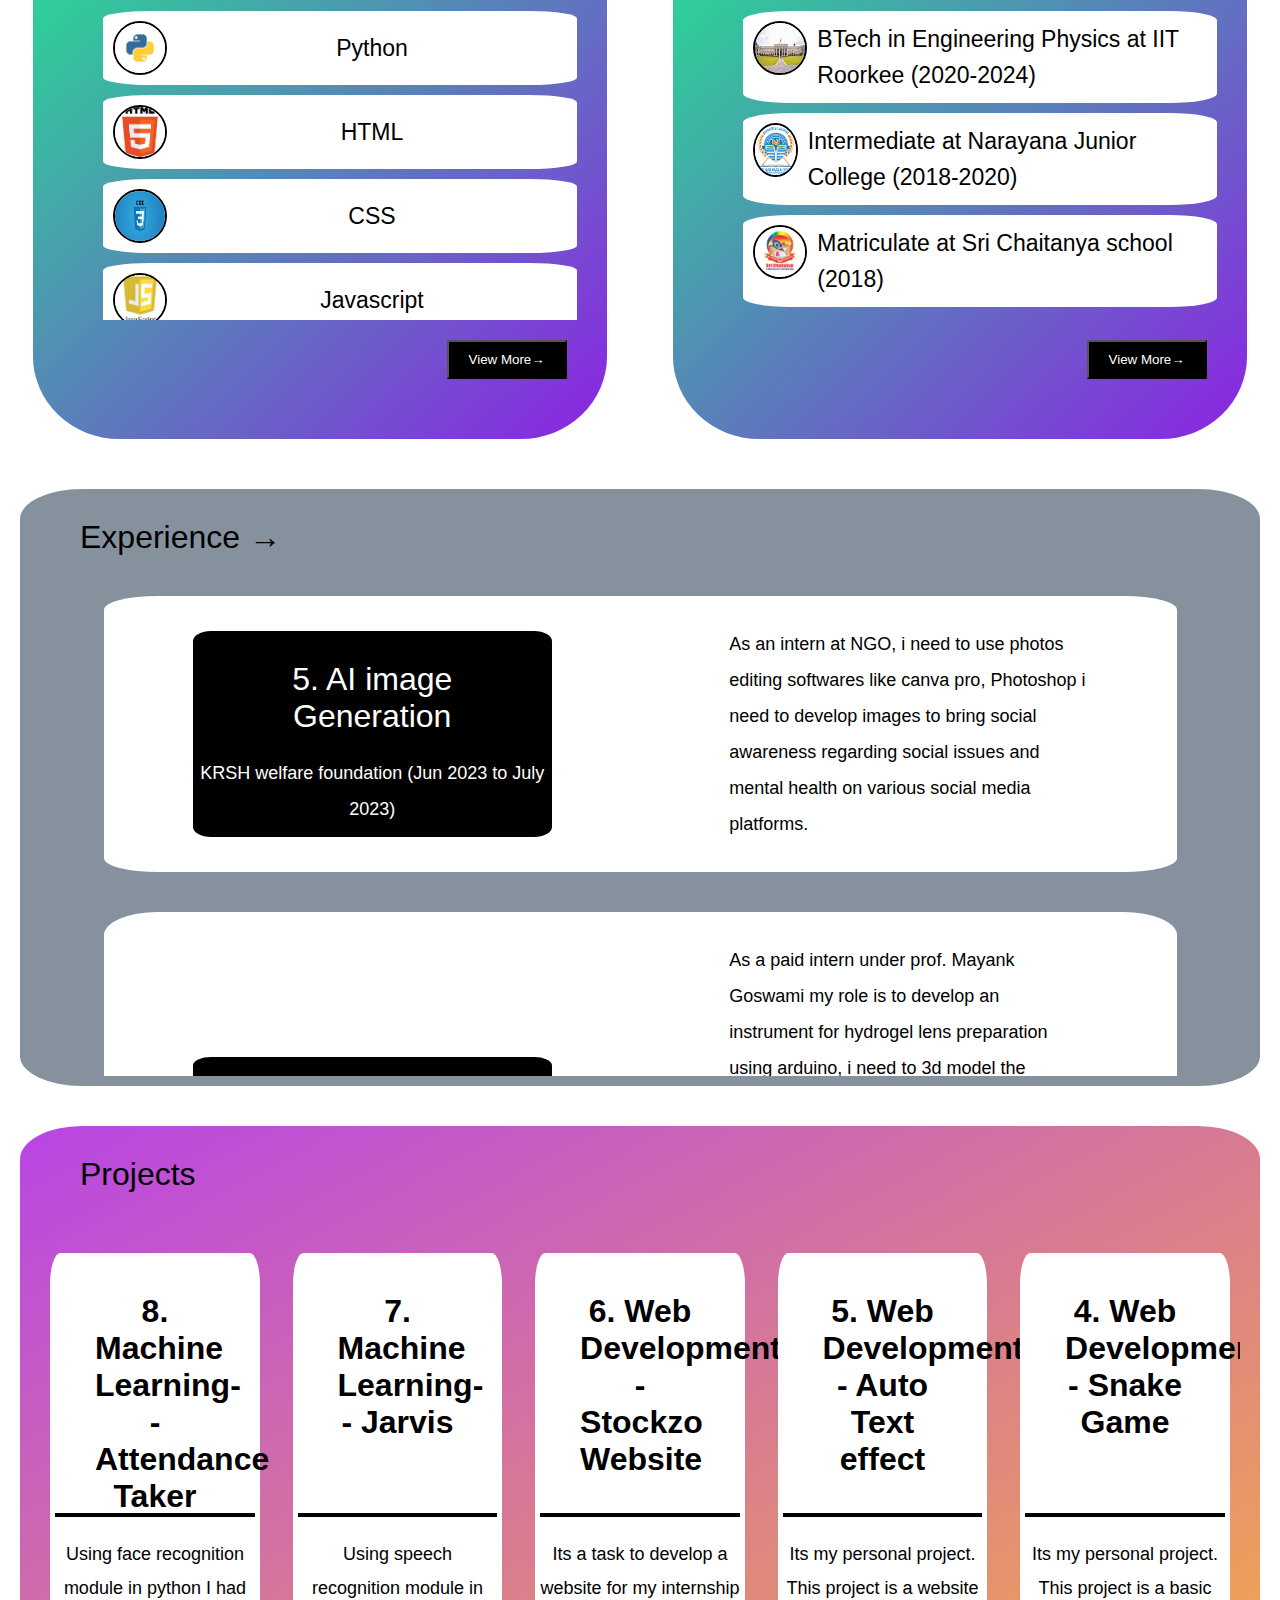
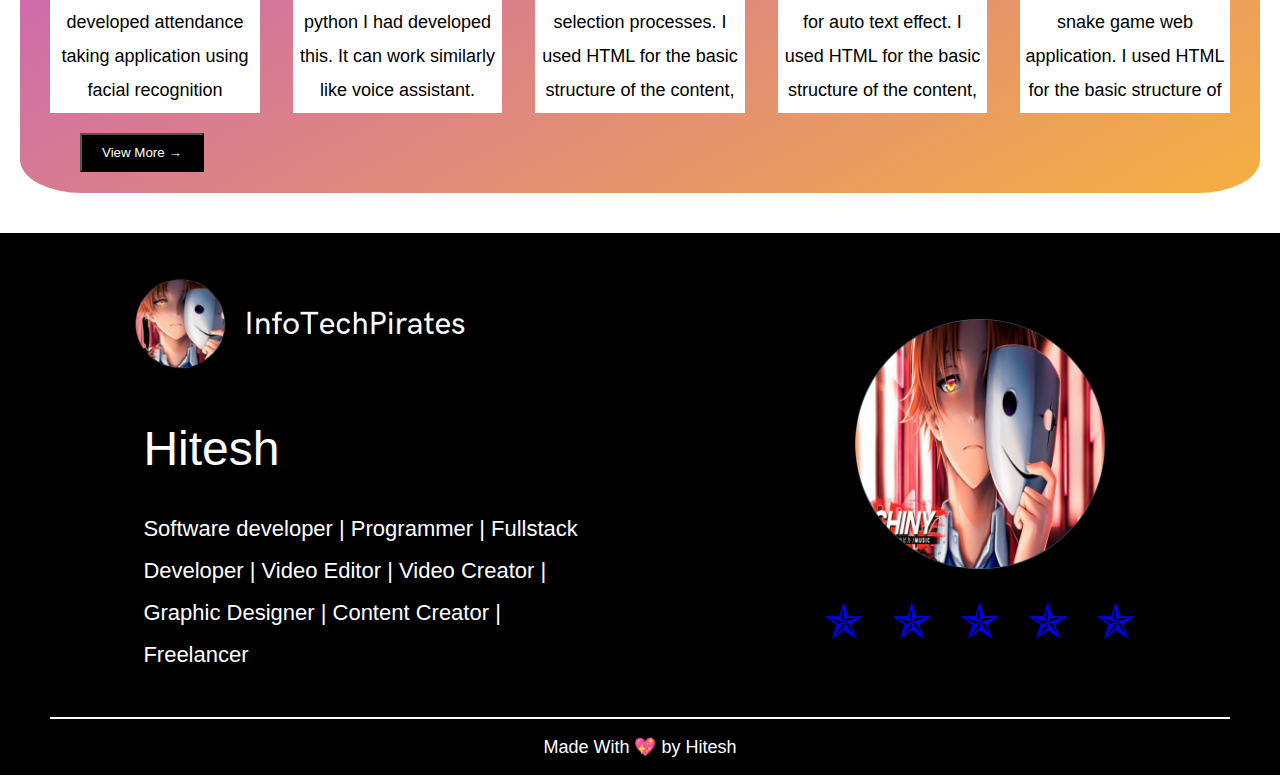
==== commit fb838e8c: "Update index.html" ====
--- a/index.html
+++ b/index.html
@@ -125,6 +125,10 @@
                     <li>
                       <img src="Media/Portfolio_media/skill10.jpg" alt="4">
                       <p> Photoshop</p>
+                    </li>
+		    <li>
+                      <img src="Media/Portfolio_media/skill11.jpg" alt="4">
+                      <p> ML</p>
                     </li>
                   </ul>
               </div>
--- a/common_css.css
+++ b/common_css.css
@@ -182,7 +182,7 @@
 .Footer div p{
     border-top: 2px solid #fff;
     padding: 10px 2px 10px 2px;
-    margin: 2px 100px 2px 100px;
+    margin: 2px 50px 2px 50px;
     font-size: 18px;
     text-align: center;
 }
@@ -235,4 +235,4 @@
         box-shadow: 0px 0px 50px rgba(256,256,256,1);
         border-radius: 50%;
     }
-}+}
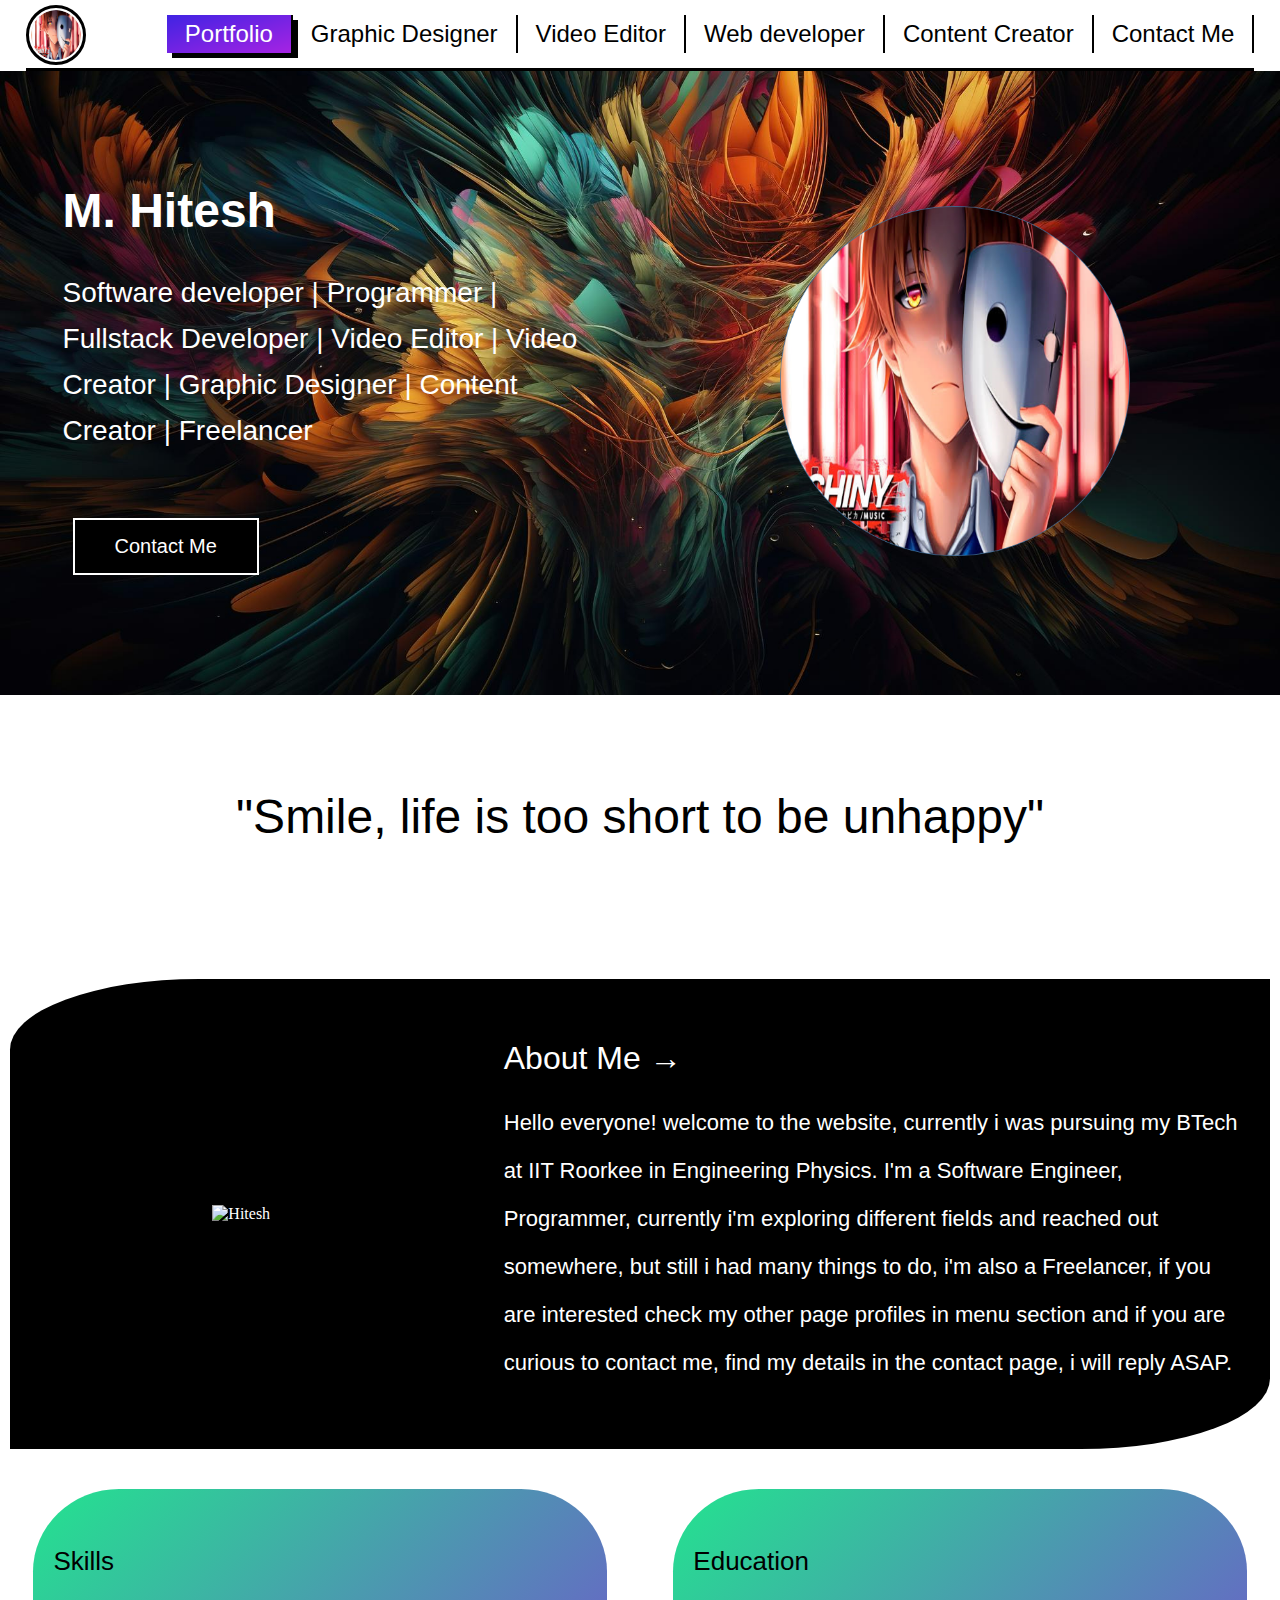
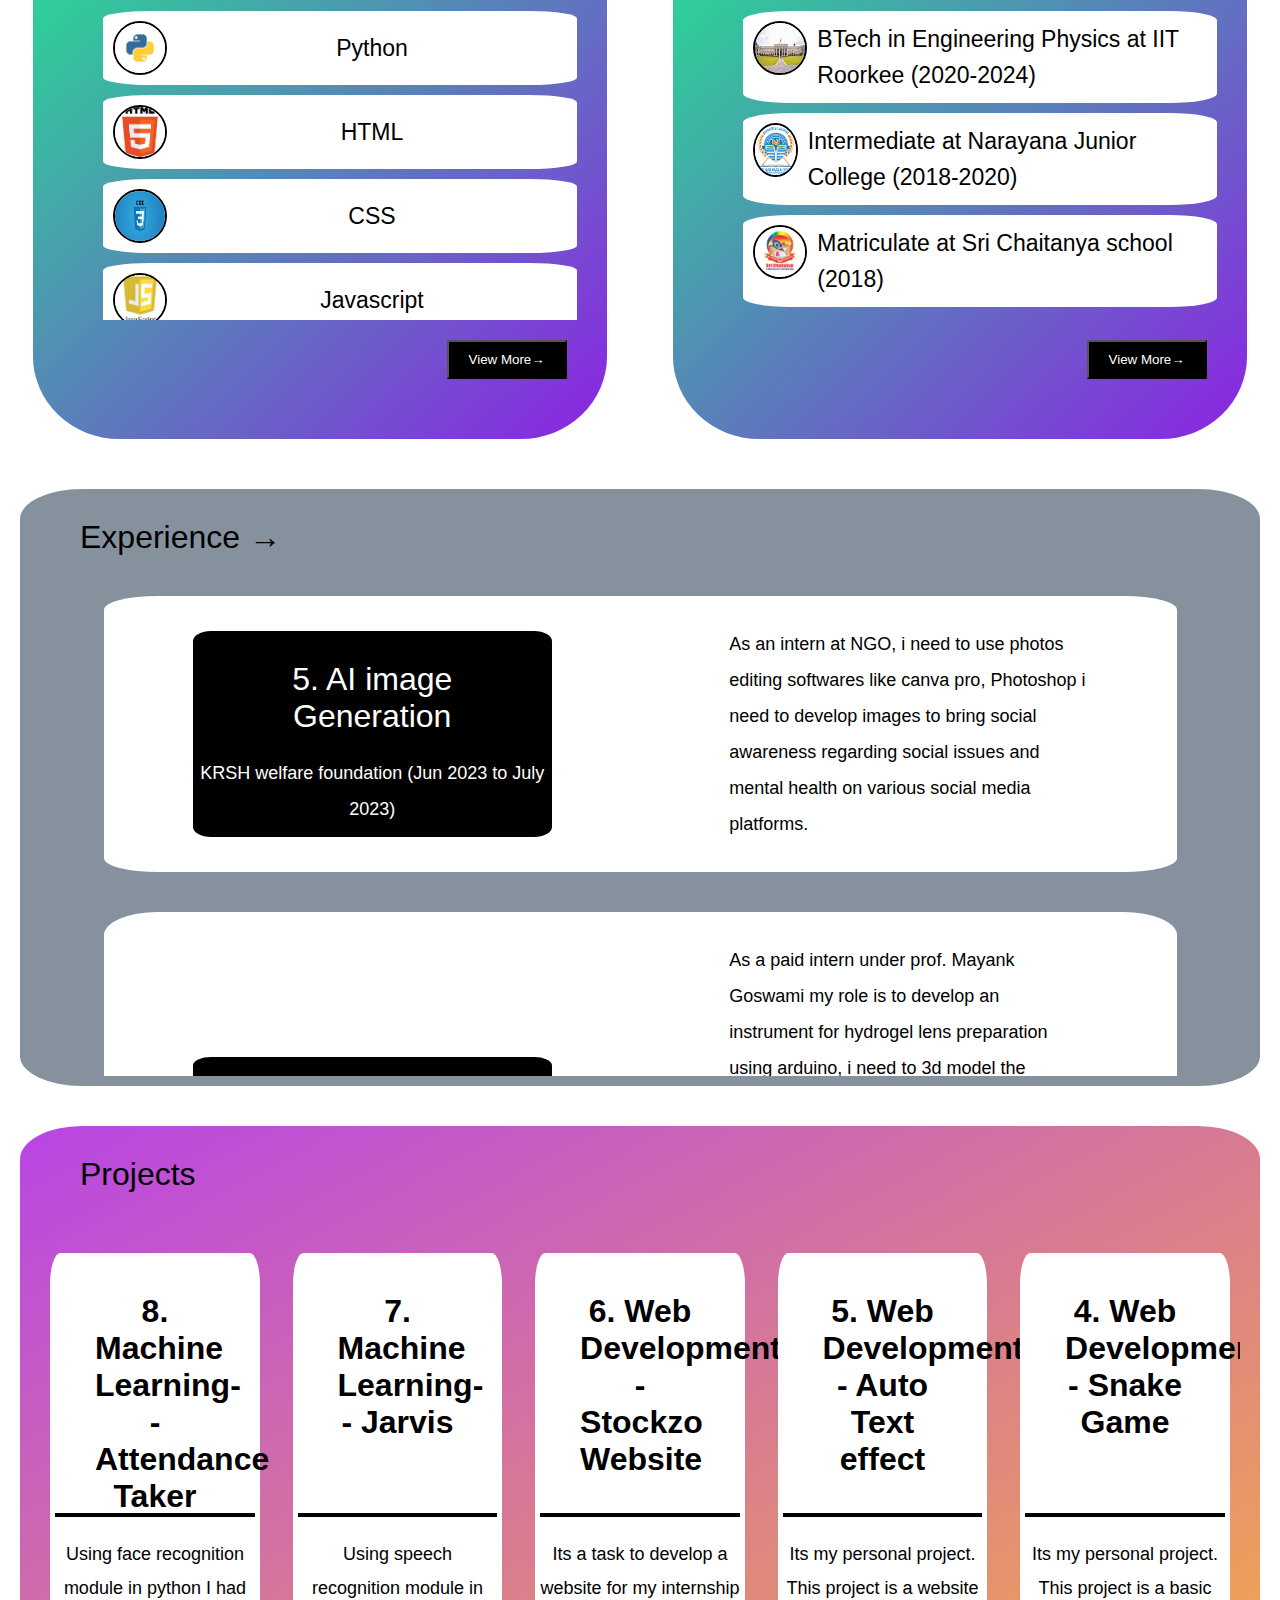
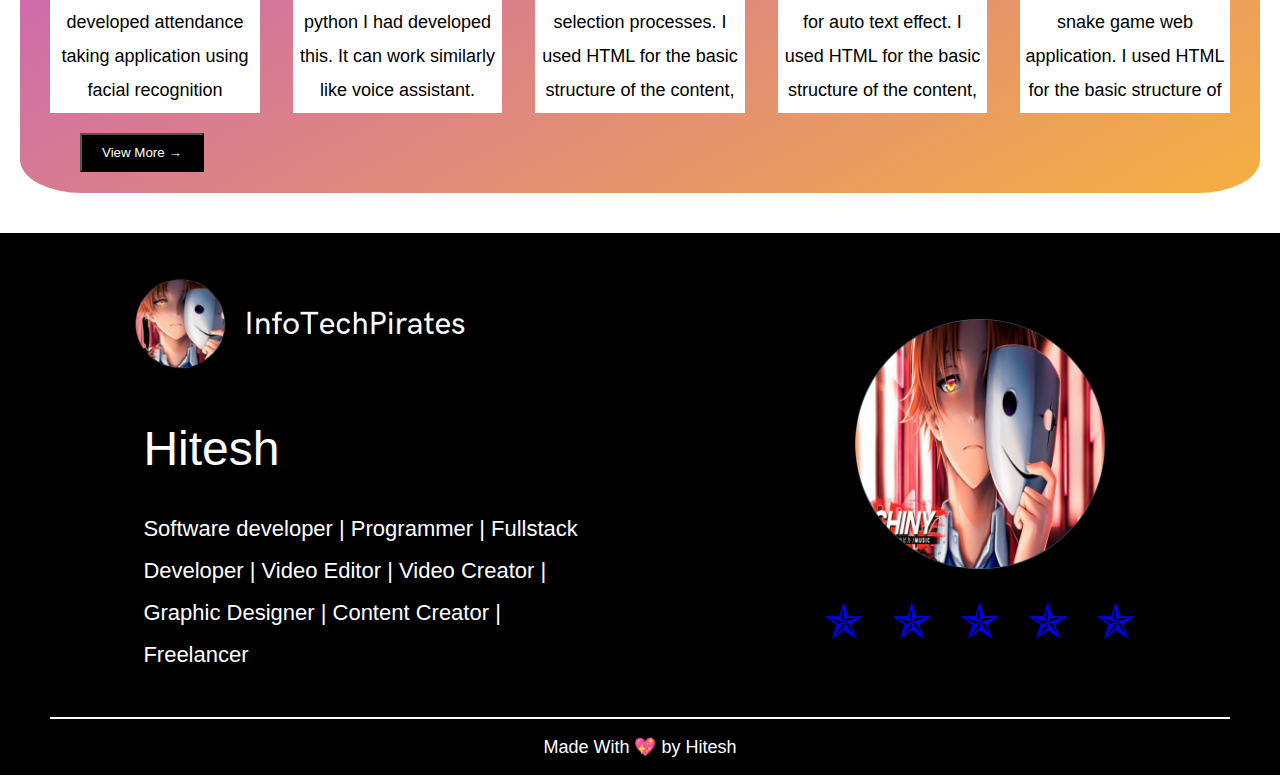
==== commit 3af99080: "Add files via upload" ====
--- a/index.html
+++ b/index.html
@@ -57,7 +57,7 @@
       </div>
     </div>
     <!-- ####################### div3 (random Quotes) #################### -->
-    <div class="ran_quotes">
+    <div class="ran_quotes" id="ran_quotes_id">
       <p>
         'The Harder you work the better you get'
       </p>
@@ -126,7 +126,7 @@
                       <img src="Media/Portfolio_media/skill10.jpg" alt="4">
                       <p> Photoshop</p>
                     </li>
-		    <li>
+                    <li>
                       <img src="Media/Portfolio_media/skill11.jpg" alt="4">
                       <p> ML</p>
                     </li>
@@ -427,5 +427,6 @@
     </div>
 
     <script src="common_js.js"></script>
+    <script src="index_js.js"></script>
   </body>
-</html>
+</html>--- a/common_css.css
+++ b/common_css.css
@@ -129,7 +129,7 @@
 .Header ul.header_ls2 li a{
 	font-size: 24px;
 }
-.Header ul.header_ls2 li:hover:not(li.ls_logo){
+.Header ul.header_ls2 li:hover:not(li.ls_logo, li.menu){
     box-shadow: 5px 5px #000;
     background-image: linear-gradient(to bottom right,#4023E3, #A623E3);
     /* color: ; */
@@ -191,6 +191,9 @@
 /* ########## Mobile responsive ############ */
 
 @media screen and (max-width:1260px){
+    #preloader{
+        background-size: 50%;
+    }
     .Header ul.header_ls2 ul.menu_ls li{
         display: None;
     }
